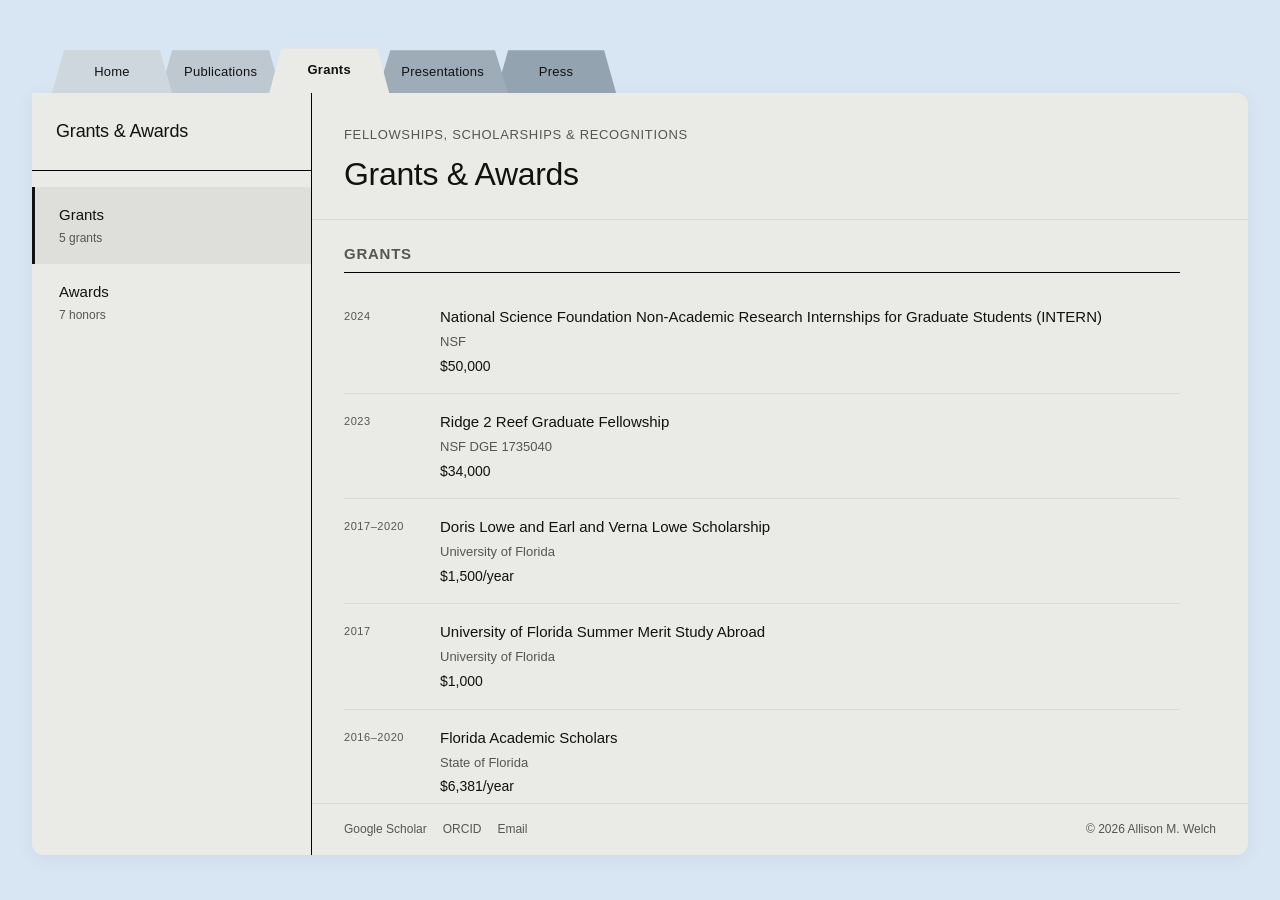
==== grants.html @ 4c58e4c1 "initial launch" ====
<!DOCTYPE html>
<html lang="en">
<head>
    <meta charset="UTF-8">
    <meta name="viewport" content="width=device-width, initial-scale=1.0">
    <title>Grants & Awards — Allison Welch</title>
    <link rel="stylesheet" href="assets/css/style.css?v=5">
</head>
<body>

    <div class="app-window">
        <div class="nav-toggle">
            <span></span>
            <span></span>
            <span></span>
        </div>
        <nav class="mobile-nav">
            <a href="index.html">Home</a>
            <a href="publications.html">Publications</a>
            <a href="grants.html">Grants</a>
            <a href="presentations.html">Presentations</a>
            <a href="press.html">Press</a>
        </nav>

        <div class="tabs-container">
            <a href="index.html" class="tab">Home</a>
            <a href="publications.html" class="tab">Publications</a>
            <a href="grants.html" class="tab">Grants</a>
            <a href="presentations.html" class="tab">Presentations</a>
            <a href="press.html" class="tab">Press</a>
        </div>

        <div class="app-body">
            <!-- Sidebar with subsections -->
            <div class="sidebar">
                <div class="sidebar-header">
                    <div class="sidebar-title">Grants &amp; Awards</div>
                </div>
                <div class="sidebar-nav">
                    <a href="#grants-section" class="sidebar-item selected">
                        <div class="sidebar-item-label">Grants</div>
                        <div class="sidebar-item-meta">5 grants</div>
                    </a>
                    <a href="#awards-section" class="sidebar-item">
                        <div class="sidebar-item-label">Awards</div>
                        <div class="sidebar-item-meta">7 honors</div>
                    </a>
                </div>
            </div>

            <div class="main-content">
                <div class="content-header">
                    <div class="content-meta">Fellowships, scholarships &amp; recognitions</div>
                    <h1 class="content-title">Grants &amp; Awards</h1>
                </div>

                <div class="content-body">
                    <section id="grants-section">
                    <h2 class="subsection-title">Grants</h2>
                    <div class="grants-list">
                        <div class="grant-item">
                            <div class="grant-year">2024</div>
                            <div class="grant-details">
                                <div class="grant-title">National Science Foundation Non-Academic Research Internships for Graduate Students (INTERN)</div>
                                <div class="grant-source">NSF</div>
                                <div class="grant-amount">$50,000</div>
                            </div>
                        </div>
                        <div class="grant-item">
                            <div class="grant-year">2023</div>
                            <div class="grant-details">
                                <div class="grant-title">Ridge 2 Reef Graduate Fellowship</div>
                                <div class="grant-source">NSF DGE 1735040</div>
                                <div class="grant-amount">$34,000</div>
                            </div>
                        </div>
                        <div class="grant-item">
                            <div class="grant-year">2017–2020</div>
                            <div class="grant-details">
                                <div class="grant-title">Doris Lowe and Earl and Verna Lowe Scholarship</div>
                                <div class="grant-source">University of Florida</div>
                                <div class="grant-amount">$1,500/year</div>
                            </div>
                        </div>
                        <div class="grant-item">
                            <div class="grant-year">2017</div>
                            <div class="grant-details">
                                <div class="grant-title">University of Florida Summer Merit Study Abroad</div>
                                <div class="grant-source">University of Florida</div>
                                <div class="grant-amount">$1,000</div>
                            </div>
                        </div>
                        <div class="grant-item">
                            <div class="grant-year">2016–2020</div>
                            <div class="grant-details">
                                <div class="grant-title">Florida Academic Scholars</div>
                                <div class="grant-source">State of Florida</div>
                                <div class="grant-amount">$6,381/year</div>
                            </div>
                        </div>
                    </div>

                    </section>

                    <section id="awards-section">
                    <h2 class="subsection-title">Awards &amp; Honors</h2>
                    <div class="grants-list">
                        <div class="award-item">
                            <div class="award-year">2020</div>
                            <div class="award-name">UF College of Agriculture and Life Sciences (CALS) Honors Award</div>
                        </div>
                        <div class="award-item">
                            <div class="award-year">2017–2020</div>
                            <div class="award-name">Society of Phi Kappa Phi</div>
                        </div>
                        <div class="award-item">
                            <div class="award-year">2017–2020</div>
                            <div class="award-name">Anderson Scholar</div>
                        </div>
                        <div class="award-item">
                            <div class="award-year">2016–2020</div>
                            <div class="award-name">UF Honors Program</div>
                        </div>
                        <div class="award-item">
                            <div class="award-year">2016–2020</div>
                            <div class="award-name">UF Presidents Honor Roll</div>
                        </div>
                        <div class="award-item">
                            <div class="award-year">2016–2020</div>
                            <div class="award-name">UF CALS Dean's List</div>
                        </div>
                        <div class="award-item">
                            <div class="award-year">2016</div>
                            <div class="award-name">International Baccalaureate Diploma Recipient</div>
                        </div>
                    </div>
                    </section>
                </div>

                <footer class="site-footer">
                    <div class="footer-links">
                        <a href="https://scholar.google.com/citations?user=QIWVwkMAAAAJ" target="_blank" rel="noopener">Google Scholar</a>
                        <a href="https://orcid.org/0000-0002-2314-7625" target="_blank" rel="noopener">ORCID</a>
                        <a href="mailto:amwelch3@alaska.edu">Email</a>
                    </div>
                    <p>&copy; 2026 Allison M. Welch</p>
                </footer>
            </div>
        </div>
    </div>

    <script src="assets/js/main.js?v=5"></script>
</body>
</html>
---- assets/css/style.css ----
/* ============================================
   Allison Welch — Portfolio Site
   Design: Industrial filing-cabinet aesthetic
   Color Palette: Matches example HTML exactly
     Canvas:    #EAEAE6
     App frame: #D8E6F3
     Tabs:      5-step gradient #CED7DE → #94A3B0
   ============================================ */

:root {
    /* Core palette — matching example HTML */
    --bg-canvas: #EAEAE6;
    --bg-app-frame: #D8E6F3;
    --text-main: #111111;
    --text-secondary: #555555;
    --border-color: #000000;
    --border-width: 1px;

    /* Tab gradient: lightest (Home) → darkest (Press) */
    --tab-1: #CED7DE;   /* Home */
    --tab-2: #BDC8D1;   /* Publications */
    --tab-3: #ADBAC5;   /* Grants */
    --tab-4: #9EACB8;   /* Presentations */
    --tab-5: #94A3B0;   /* Press */

    /* Spacing */
    --space-xs: 8px;
    --space-s: 16px;
    --space-m: 24px;
    --space-l: 32px;

    /* Radii */
    --radius-tab: 12px;
    --radius-card: 16px;

    /* Typography */
    --font-family: 'Helvetica Neue', Helvetica, Arial, sans-serif;

    /* Transition */
    --transition: 0.2s ease;
}

/* Reset */
*, *::before, *::after {
    box-sizing: border-box;
    margin: 0;
    padding: 0;
}

html {
    scroll-behavior: smooth;
    -webkit-text-size-adjust: 100%;
}

body {
    background-color: var(--bg-app-frame);
    color: var(--text-main);
    font-family: var(--font-family);
    height: 100vh;
    display: flex;
    align-items: center;
    justify-content: center;
    overflow: hidden;
    -webkit-font-smoothing: antialiased;
    -moz-osx-font-smoothing: grayscale;
    line-height: 1.6;
}

img {
    max-width: 100%;
    height: auto;
    display: block;
}

a {
    color: var(--text-main);
    text-decoration: none;
    transition: color var(--transition);
}

a:hover {
    color: var(--text-secondary);
}

h1, h2, h3, h4 {
    font-family: var(--font-family);
    color: var(--text-main);
    line-height: 1.3;
    font-weight: 500;
    letter-spacing: -0.01em;
}

h1 { font-size: 32px; }
h2 { font-size: 22px; }
h3 { font-size: 16px; font-weight: 500; }
h4 { font-size: 14px; font-weight: 500; }

/* ============================================
   APP WINDOW — Filing cabinet container
   ============================================ */

.app-window {
    width: 95vw;
    height: 90vh;
    max-width: 1400px;
    display: flex;
    flex-direction: column;
    position: relative;
}

/* ============================================
   TABS — Angled navigation
   ============================================ */

.tabs-container {
    display: flex;
    align-items: flex-end;
    padding-left: 20px;
    height: 48px;
    position: relative;
    z-index: 10;
}

.tab {
    padding: 12px 24px 10px;
    font-size: 13px;
    font-weight: 500;
    letter-spacing: 0.02em;
    color: var(--text-main);
    background-color: var(--tab-4);
    border-radius: var(--radius-tab) var(--radius-tab) 0 0;
    margin-right: -12px;
    cursor: pointer;
    position: relative;
    box-shadow: -1px 0 0 rgba(0,0,0,0.05);
    transition: transform var(--transition);
    clip-path: polygon(10% 0, 90% 0, 100% 100%, 0% 100%);
    min-width: 120px;
    text-align: center;
    text-decoration: none;
    display: block;
    z-index: 1;
}

/* Individual tab colors: lightest (Home) → darkest (Press) */
.tab:nth-child(1) { background-color: var(--tab-1); z-index: 5; }
.tab:nth-child(2) { background-color: var(--tab-2); z-index: 4; }
.tab:nth-child(3) { background-color: var(--tab-3); z-index: 3; }
.tab:nth-child(4) { background-color: var(--tab-4); z-index: 2; }
.tab:nth-child(5) { background-color: var(--tab-5); z-index: 1; }

.tab.active {
    background-color: var(--bg-canvas);
    color: var(--text-main);
    z-index: 10;
    padding-bottom: 12px;
    font-weight: 600;
}

.tab:hover:not(.active) {
    transform: translateY(-2px);
}

/* ============================================
   APP BODY — Main content area
   ============================================ */

.app-body {
    background-color: var(--bg-canvas);
    flex: 1;
    border-radius: 12px;
    border-top-left-radius: 0;
    position: relative;
    z-index: 5;
    display: flex;
    overflow: hidden;
    box-shadow: 0 4px 20px rgba(0,0,0,0.05);
}

/* ============================================
   SIDEBAR — For pages with subsections
   ============================================ */

.sidebar {
    width: 280px;
    display: flex;
    flex-direction: column;
    border-right: var(--border-width) solid var(--border-color);
    background-color: var(--bg-canvas);
    flex-shrink: 0;
}

.sidebar-header {
    padding: var(--space-m);
    border-bottom: var(--border-width) solid var(--border-color);
    display: flex;
    justify-content: space-between;
    align-items: center;
}

.sidebar-title {
    font-size: 18px;
    font-weight: 500;
    letter-spacing: -0.01em;
}

.sidebar-nav {
    flex: 1;
    overflow-y: auto;
    padding: var(--space-s) 0;
}

.sidebar-item {
    padding: var(--space-s) var(--space-m);
    cursor: pointer;
    border-left: 3px solid transparent;
    transition: background 0.15s;
    display: block;
    text-decoration: none;
    color: var(--text-main);
}

.sidebar-item:hover {
    background-color: rgba(0,0,0,0.03);
    color: var(--text-main);
}

.sidebar-item.selected {
    border-left-color: var(--text-main);
    background-color: rgba(0,0,0,0.05);
}

.sidebar-item-label {
    font-size: 15px;
    font-weight: 500;
    margin-bottom: 2px;
    color: var(--text-main);
}

.sidebar-item-meta {
    font-size: 12px;
    color: var(--text-secondary);
}

/* ============================================
   MAIN CONTENT — Editor-style area
   ============================================ */

.main-content {
    flex: 1;
    display: flex;
    flex-direction: column;
    position: relative;
    background-color: var(--bg-canvas);
    overflow-y: auto;
}

.content-header {
    padding: var(--space-l) var(--space-l) var(--space-m);
    border-bottom: var(--border-width) solid rgba(0,0,0,0.08);
}

.content-meta {
    font-size: 13px;
    color: var(--text-secondary);
    margin-bottom: 8px;
    text-transform: uppercase;
    letter-spacing: 0.05em;
}

.content-title {
    font-size: 32px;
    font-weight: 400;
    color: var(--text-main);
    letter-spacing: -0.01em;
}

.content-body {
    flex: 1;
    min-height: 0;   /* Override flex default so overflow-y can work */
    padding: var(--space-m) var(--space-l) var(--space-l);
    overflow-y: auto;
    max-width: 900px;
}

/* Full-width content body (no sidebar) */
.content-body--wide {
    max-width: 1000px;
    margin: 0 auto;
}

/* ============================================
   SECTION TITLES
   ============================================ */

.section-title {
    font-size: 32px;
    font-weight: 400;
    margin-bottom: 8px;
    color: var(--text-main);
    letter-spacing: -0.01em;
}

.section-subtitle {
    color: var(--text-secondary);
    font-size: 14px;
    margin-bottom: var(--space-m);
}

.subsection-title {
    font-size: 15px;
    font-weight: 600;
    text-transform: uppercase;
    letter-spacing: 0.05em;
    color: var(--text-secondary);
    margin-top: var(--space-l);
    margin-bottom: var(--space-s);
    padding-bottom: var(--space-xs);
    border-bottom: var(--border-width) solid var(--border-color);
}

.subsection-title:first-of-type {
    margin-top: 0;
}

/* ============================================
   TAGS / BADGES
   ============================================ */

.tag {
    display: inline-block;
    font-size: 11px;
    padding: 2px 6px;
    border: 1px solid var(--text-main);
    border-radius: 12px;
    margin-right: 4px;
}

/* ============================================
   BUTTONS
   ============================================ */

.btn {
    display: inline-flex;
    align-items: center;
    gap: 6px;
    padding: 6px 14px;
    font-size: 13px;
    font-weight: 500;
    font-family: var(--font-family);
    cursor: pointer;
    border: var(--border-width) solid var(--border-color);
    border-radius: 6px;
    transition: all var(--transition);
    text-decoration: none;
    color: var(--text-main);
    background-color: transparent;
}

.btn:hover {
    background-color: var(--text-main);
    color: var(--bg-canvas);
}

.btn--small {
    padding: 4px 10px;
    font-size: 12px;
}

.btn--primary {
    background-color: var(--text-main);
    color: var(--bg-canvas);
    border-color: var(--text-main);
}

.btn--primary:hover {
    background-color: var(--text-secondary);
    border-color: var(--text-secondary);
    color: var(--bg-canvas);
}

/* ============================================
   DIVIDERS
   ============================================ */

.divider-h {
    height: 1px;
    background-color: var(--border-color);
    width: 100%;
    margin: var(--space-s) 0;
    opacity: 0.3;
}

/* ============================================
   SCROLLBAR
   ============================================ */

::-webkit-scrollbar {
    width: 6px;
}
::-webkit-scrollbar-track {
    background: transparent;
}
::-webkit-scrollbar-thumb {
    background: #CCC;
    border-radius: 3px;
}
::-webkit-scrollbar-thumb:hover {
    background: #BBB;
}

/* ============================================
   FOOTER (minimal, inside app-body)
   ============================================ */

.site-footer {
    padding: var(--space-s) var(--space-l);
    border-top: var(--border-width) solid rgba(0,0,0,0.08);
    font-size: 12px;
    color: var(--text-secondary);
    display: flex;
    justify-content: space-between;
    align-items: center;
    flex-shrink: 0;
}

.footer-links {
    display: flex;
    gap: var(--space-s);
}

.footer-links a {
    color: var(--text-secondary);
    font-size: 12px;
    transition: color var(--transition);
}

.footer-links a:hover {
    color: var(--text-main);
}

/* ============================================
   HOME PAGE — Hero
   ============================================ */

.hero {
    display: flex;
    gap: var(--space-l);
    align-items: flex-start;
    padding: var(--space-l);
}

.hero-image-wrapper {
    flex-shrink: 0;
}

.hero-image {
    width: 200px;
    height: 200px;
    border-radius: 50%;
    object-fit: cover;
    object-position: center 20%;
    border: var(--border-width) solid var(--border-color);
}

.hero-text {
    flex: 1;
}

.hero-text h1 {
    font-size: 32px;
    font-weight: 400;
    margin-bottom: 4px;
}

.hero-tagline {
    font-size: 14px;
    color: var(--text-secondary);
    font-style: italic;
    margin-bottom: var(--space-s);
}

.hero-bio {
    font-size: 15px;
    color: var(--text-main);
    margin-bottom: var(--space-s);
    line-height: 1.7;
}

.contact-row {
    display: flex;
    gap: var(--space-s);
    margin-top: var(--space-s);
    align-items: center;
}

.contact-row a {
    color: var(--text-secondary);
    transition: color var(--transition);
    display: flex;
    align-items: center;
}

.contact-row a:hover {
    color: var(--text-main);
}

.contact-row svg {
    width: 18px;
    height: 18px;
    flex-shrink: 0;
}

/* Video embed (responsive 16:9) */
.video-embed {
    position: relative;
    width: 100%;
    max-width: 560px;
    padding-bottom: min(315px, 56.25%);
    margin-top: var(--space-s);
    overflow: hidden;
    border: 1px solid var(--border);
}

.video-embed iframe {
    position: absolute;
    top: 0;
    left: 0;
    width: 100%;
    height: 100%;
}

/* ============================================
   PUBLICATIONS PAGE
   ============================================ */

.cv-download-row {
    display: flex;
    gap: 10px;
    margin-bottom: var(--space-m);
    flex-wrap: wrap;
}

.pub-list {
    display: flex;
    flex-direction: column;
    gap: 0;
}

.pub-item {
    display: flex;
    gap: var(--space-s);
    align-items: flex-start;
    padding: var(--space-s) 0;
    border-bottom: 1px solid rgba(0,0,0,0.06);
}

.pub-item:last-child {
    border-bottom: none;
}

.pub-year {
    flex-shrink: 0;
    width: 45px;
    font-size: 11px;
    text-transform: uppercase;
    letter-spacing: 0.05em;
    color: var(--text-secondary);
    padding-top: 3px;
}

.pub-details {
    flex: 1;
}

.pub-title {
    font-weight: 500;
    color: var(--text-main);
    margin-bottom: 3px;
    font-size: 15px;
}

.pub-authors {
    font-size: 13px;
    color: var(--text-secondary);
    margin-bottom: 3px;
}

.pub-authors strong {
    color: var(--text-main);
}

.pub-journal {
    font-size: 13px;
    font-style: italic;
    color: var(--text-secondary);
    margin-bottom: 6px;
}

.pub-links {
    display: flex;
    gap: 6px;
    flex-wrap: wrap;
}

/* ============================================
   PRESENTATIONS PAGE
   ============================================ */

.pres-list {
    display: flex;
    flex-direction: column;
    gap: 0;
}

.pres-item {
    padding: var(--space-s) 0;
    border-bottom: 1px solid rgba(0,0,0,0.06);
    padding-left: var(--space-s);
}

.pres-item:last-child {
    border-bottom: none;
}

.pres-title {
    font-weight: 500;
    color: var(--text-main);
    margin-bottom: 3px;
    font-size: 14px;
}

.pres-authors {
    font-size: 13px;
    color: var(--text-secondary);
    margin-bottom: 2px;
}

.pres-authors strong {
    color: var(--text-main);
}

.pres-venue {
    font-size: 12px;
    color: var(--text-secondary);
    font-style: italic;
}

/* ============================================
   GRANTS PAGE
   ============================================ */

.grants-list {
    display: flex;
    flex-direction: column;
    gap: 0;
}

.grant-item {
    display: flex;
    gap: var(--space-s);
    align-items: flex-start;
    padding: var(--space-s) 0;
    border-bottom: 1px solid rgba(0,0,0,0.06);
}

.grant-item:last-child {
    border-bottom: none;
}

.grant-year {
    flex-shrink: 0;
    width: 80px;
    font-size: 11px;
    text-transform: uppercase;
    letter-spacing: 0.05em;
    color: var(--text-secondary);
    padding-top: 3px;
}

.grant-details {
    flex: 1;
}

.grant-title {
    font-weight: 500;
    color: var(--text-main);
    margin-bottom: 3px;
    font-size: 15px;
}

.grant-source {
    font-size: 13px;
    color: var(--text-secondary);
}

.grant-amount {
    font-size: 14px;
    font-weight: 500;
    color: var(--text-main);
    margin-top: 2px;
}

.award-item {
    display: flex;
    gap: var(--space-s);
    align-items: center;
    padding: 10px 0;
    border-bottom: 1px solid rgba(0,0,0,0.06);
}

.award-item:last-child {
    border-bottom: none;
}

.award-year {
    flex-shrink: 0;
    width: 80px;
    font-size: 11px;
    letter-spacing: 0.05em;
    color: var(--text-secondary);
}

.award-name {
    font-size: 14px;
    color: var(--text-main);
}

/* ============================================
   PRESS PAGE
   ============================================ */

.press-list {
    display: flex;
    flex-direction: column;
    gap: 0;
}

.press-item {
    padding: var(--space-s) 0;
    border-bottom: 1px solid rgba(0,0,0,0.06);
}

.press-item:last-child {
    border-bottom: none;
}

.press-item h3 {
    font-size: 15px;
    font-weight: 500;
    margin-bottom: 3px;
}

.press-source {
    font-size: 13px;
    color: var(--text-secondary);
    margin-bottom: 4px;
}

.press-description {
    font-size: 13px;
    color: var(--text-secondary);
    margin-bottom: 4px;
    line-height: 1.5;
    max-width: 75ch;
}

.press-date {
    font-size: 11px;
    color: var(--text-secondary);
    text-transform: uppercase;
    letter-spacing: 0.05em;
    margin-bottom: 8px;
}

/* ============================================
   RESOURCES PAGE
   ============================================ */

.resources-section {
    margin-bottom: var(--space-l);
}

.resources-section h3 {
    font-size: 14px;
    font-weight: 600;
    text-transform: uppercase;
    letter-spacing: 0.05em;
    color: var(--text-secondary);
    margin-bottom: var(--space-s);
    padding-bottom: var(--space-xs);
    border-bottom: var(--border-width) solid rgba(0,0,0,0.1);
}

.resource-item {
    padding: 10px 0;
    border-bottom: 1px solid rgba(0,0,0,0.04);
    display: flex;
    justify-content: space-between;
    align-items: center;
}

.resource-item:last-child {
    border-bottom: none;
}

.resource-item a {
    font-size: 14px;
    color: var(--text-main);
    display: flex;
    align-items: center;
    gap: 6px;
    flex: 1;
}

.resource-item a:hover {
    color: var(--text-secondary);
}

.resource-arrow {
    font-size: 12px;
    color: var(--text-secondary);
    transition: transform var(--transition);
}

.resource-item:hover .resource-arrow {
    transform: translateX(3px);
}

/* ============================================
   PHOTOGRAPHY PAGE
   ============================================ */

.photo-grid {
    display: grid;
    grid-template-columns: repeat(auto-fill, minmax(200px, 1fr));
    gap: 2px;
}

.photo-item {
    aspect-ratio: 4/3;
    overflow: hidden;
    cursor: pointer;
    position: relative;
    background-color: var(--tab-5);
}

.photo-item img {
    width: 100%;
    height: 100%;
    object-fit: cover;
    transition: transform 0.3s ease;
}

.photo-item:hover img {
    transform: scale(1.03);
}

.photo-caption {
    position: absolute;
    bottom: 0;
    left: 0;
    right: 0;
    padding: 8px 12px;
    background: linear-gradient(transparent, rgba(17, 17, 17, 0.7));
    color: var(--bg-canvas);
    font-size: 12px;
    opacity: 0;
    transition: opacity 0.3s ease;
}

.photo-item:hover .photo-caption {
    opacity: 1;
}

.photo-placeholder {
    display: flex;
    align-items: center;
    justify-content: center;
    background: linear-gradient(135deg, var(--tab-5), var(--tab-3));
    color: var(--bg-canvas);
    font-size: 13px;
    text-align: center;
    padding: var(--space-s);
}

/* Lightbox */
.lightbox {
    display: none;
    position: fixed;
    inset: 0;
    background: rgba(17, 17, 17, 0.92);
    z-index: 2000;
    align-items: center;
    justify-content: center;
    cursor: pointer;
}

.lightbox.active {
    display: flex;
}

.lightbox img {
    max-width: 90vw;
    max-height: 90vh;
    border-radius: 4px;
}

/* ============================================
   BLOG PAGE
   ============================================ */

.blog-list {
    display: flex;
    flex-direction: column;
    gap: 0;
}

.blog-post-card {
    padding: var(--space-s) 0;
    border-bottom: 1px solid rgba(0,0,0,0.06);
}

.blog-post-card:last-child {
    border-bottom: none;
}

.blog-date {
    font-size: 11px;
    color: var(--text-secondary);
    text-transform: uppercase;
    letter-spacing: 0.05em;
    margin-bottom: 4px;
}

.blog-post-card h3 {
    font-size: 16px;
    font-weight: 500;
    margin-bottom: 6px;
}

.blog-post-card h3 a {
    color: var(--text-main);
}

.blog-post-card h3 a:hover {
    color: var(--text-secondary);
}

.blog-excerpt {
    color: var(--text-secondary);
    font-size: 14px;
    line-height: 1.6;
    margin-bottom: 8px;
    display: -webkit-box;
    -webkit-line-clamp: 3;
    -webkit-box-orient: vertical;
    overflow: hidden;
}

.blog-read-more {
    font-weight: 500;
    font-size: 13px;
    color: var(--text-main);
}

.blog-read-more:hover {
    color: var(--text-secondary);
}

/* Blog post full page */
.blog-post-full .content-body {
    max-width: 720px;
}

.blog-body {
    font-size: 16px;
    line-height: 1.8;
    color: var(--text-main);
}

.blog-body p {
    margin-bottom: 1.5em;
}

.blog-body h2 {
    margin-top: 2em;
    margin-bottom: 0.75em;
}

.blog-back {
    display: inline-block;
    margin-top: var(--space-l);
    padding-top: var(--space-s);
    border-top: 1px solid rgba(0,0,0,0.1);
    font-size: 13px;
}

/* ============================================
   UPDATE NOTE
   ============================================ */

.update-note {
    margin-top: var(--space-l);
    padding: var(--space-s);
    border-left: 3px solid var(--text-secondary);
    font-size: 13px;
    color: var(--text-secondary);
    line-height: 1.6;
}

.update-note a {
    font-weight: 500;
    color: var(--text-main);
}

/* ============================================
   MOBILE HAMBURGER
   ============================================ */

.nav-toggle {
    display: none;
    flex-direction: column;
    cursor: pointer;
    gap: 5px;
    padding: 8px;
    position: absolute;
    top: 12px;
    right: 16px;
    z-index: 100;
    background: var(--bg-canvas);
    border-radius: 6px;
    border: var(--border-width) solid var(--border-color);
}

.nav-toggle span {
    width: 20px;
    height: 2px;
    background-color: var(--text-main);
    transition: all var(--transition);
    border-radius: 2px;
}

.nav-toggle.active span:nth-child(1) {
    transform: rotate(45deg) translate(5px, 5px);
}

.nav-toggle.active span:nth-child(2) {
    opacity: 0;
}

.nav-toggle.active span:nth-child(3) {
    transform: rotate(-45deg) translate(5px, -5px);
}

/* ============================================
   MOBILE NAVIGATION DROPDOWN
   ============================================ */

.mobile-nav {
    display: none;
    position: absolute;
    top: 48px;
    right: 16px;
    background: var(--bg-canvas);
    border: var(--border-width) solid var(--border-color);
    border-radius: 8px;
    z-index: 99;
    box-shadow: 0 4px 20px rgba(0,0,0,0.15);
    min-width: 180px;
}

.mobile-nav.active {
    display: block;
}

.mobile-nav a {
    display: block;
    padding: 10px 16px;
    font-size: 14px;
    color: var(--text-main);
    border-bottom: 1px solid rgba(0,0,0,0.06);
}

.mobile-nav a:last-child {
    border-bottom: none;
}

.mobile-nav a:hover,
.mobile-nav a.active {
    background-color: rgba(0,0,0,0.04);
}

/* ============================================
   RESPONSIVE DESIGN
   ============================================ */

@media (max-width: 900px) {
    body {
        height: auto;
        min-height: 100vh;
        overflow: auto;
        align-items: flex-start;
        padding: var(--space-s);
    }

    .app-window {
        width: 100%;
        height: auto;
        min-height: calc(100vh - 32px);
    }

    .tabs-container {
        flex-wrap: wrap;
        height: auto;
        padding: 0 8px;
        gap: 2px;
    }

    .tab {
        min-width: 90px;
        padding: 8px 16px 6px;
        font-size: 11px;
        clip-path: none;
        border-radius: 8px 8px 0 0;
        margin-right: 2px;
    }

    .app-body {
        flex-direction: column;
        border-radius: 8px;
    }

    .sidebar {
        width: 100%;
        border-right: none;
        border-bottom: var(--border-width) solid var(--border-color);
        max-height: 200px;
        overflow-y: auto;
    }

    .hero {
        flex-direction: column;
        align-items: center;
        text-align: center;
        padding: var(--space-m);
    }

    .contact-row {
        justify-content: center;
    }

    .content-body {
        padding: var(--space-s);
    }

    .content-header {
        padding: var(--space-m) var(--space-s) var(--space-s);
    }

    .content-title {
        font-size: 24px;
    }
}

@media (max-width: 768px) {
    .tabs-container {
        display: none;
    }

    .nav-toggle {
        display: flex;
    }

    .app-body {
        border-radius: 12px;
        flex-direction: column;
    }

    .sidebar {
        width: 100%;
        max-height: 160px;
    }

    .photo-grid {
        grid-template-columns: repeat(auto-fill, minmax(150px, 1fr));
    }

    .pub-item {
        flex-direction: column;
        gap: 4px;
    }

    .pub-year {
        width: auto;
    }

    .grant-item {
        flex-direction: column;
        gap: 4px;
    }

    .grant-year {
        width: auto;
    }

    .cv-download-row {
        flex-direction: column;
    }

    .site-footer {
        flex-direction: column;
        gap: 8px;
        text-align: center;
    }

    .footer-links {
        flex-wrap: wrap;
        justify-content: center;
    }
}

@media (max-width: 480px) {
    body {
        padding: var(--space-xs);
    }

    .hero-image {
        width: 150px;
        height: 150px;
    }

    .content-title {
        font-size: 22px;
    }

    h1 { font-size: 22px; }
    h2 { font-size: 18px; }
}

/* iOS Safari specific fixes */
@supports (-webkit-touch-callout: none) {
    body {
        min-height: -webkit-fill-available;
    }
}

/* Print styles */
@media print {
    body {
        background: white;
        height: auto;
        overflow: visible;
    }

    .tabs-container, .nav-toggle, .mobile-nav, .site-footer {
        display: none;
    }

    .app-window {
        width: 100%;
        height: auto;
    }

    .app-body {
        box-shadow: none;
    }
}
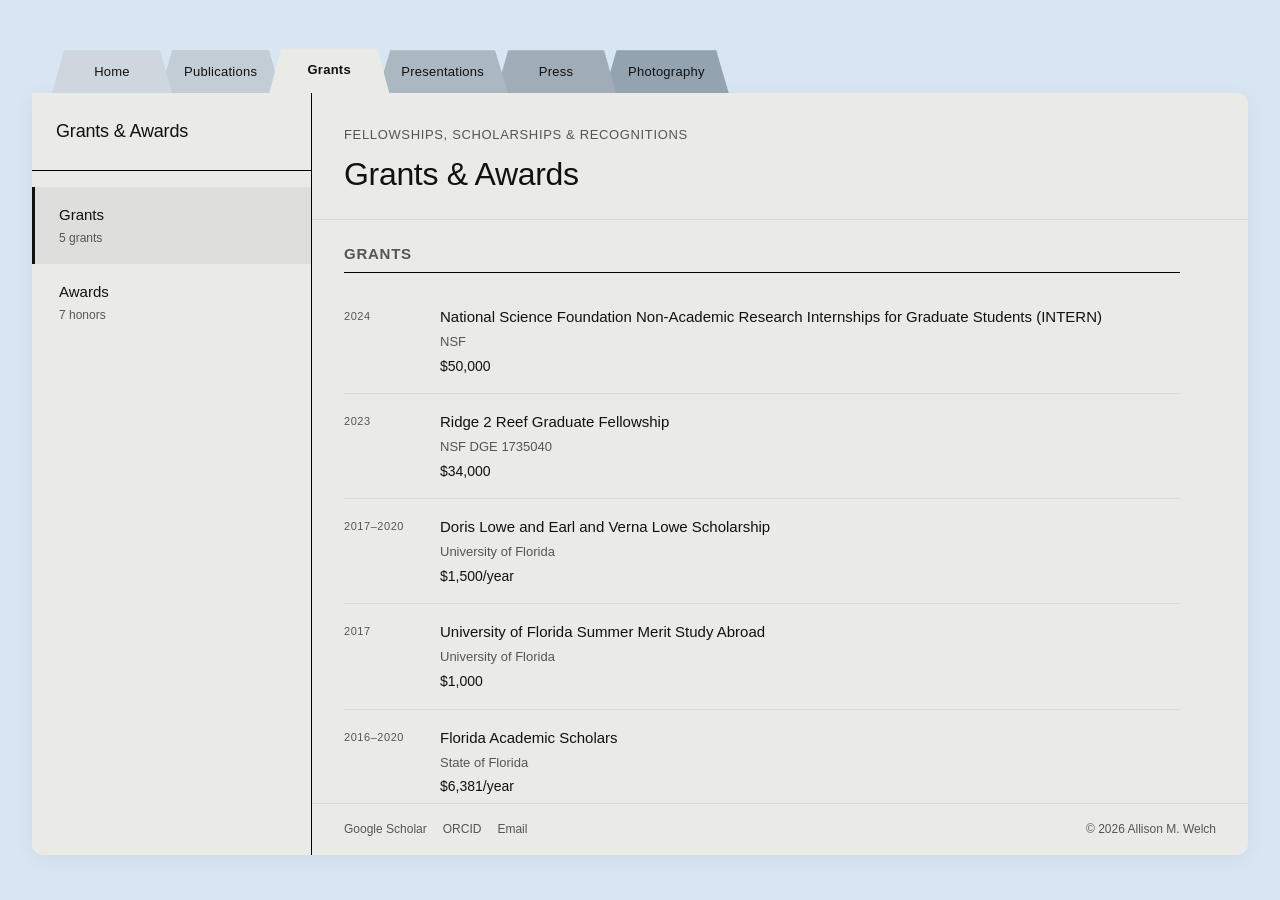
==== commit 95b10186: "photography tab" ====
--- a/grants.html
+++ b/grants.html
@@ -4,7 +4,9 @@
     <meta charset="UTF-8">
     <meta name="viewport" content="width=device-width, initial-scale=1.0">
     <title>Grants & Awards — Allison Welch</title>
-    <link rel="stylesheet" href="assets/css/style.css?v=5">
+    <meta name="description" content="Allison Welch, PhD | Climate Change Researcher — research grants, fellowships, and awards.">
+    <meta name="robots" content="noindex">
+    <link rel="stylesheet" href="assets/css/style.css?v=6">
 </head>
 <body>
 
@@ -20,14 +22,16 @@
             <a href="grants.html">Grants</a>
             <a href="presentations.html">Presentations</a>
             <a href="press.html">Press</a>
+            <a href="photography.html">Photography</a>
         </nav>
 
         <div class="tabs-container">
             <a href="index.html" class="tab">Home</a>
             <a href="publications.html" class="tab">Publications</a>
-            <a href="grants.html" class="tab">Grants</a>
+            <a href="grants.html" class="tab active">Grants</a>
             <a href="presentations.html" class="tab">Presentations</a>
             <a href="press.html" class="tab">Press</a>
+            <a href="photography.html" class="tab">Photography</a>
         </div>
 
         <div class="app-body">
@@ -149,6 +153,6 @@
         </div>
     </div>
 
-    <script src="assets/js/main.js?v=5"></script>
+    <script src="assets/js/main.js?v=6"></script>
 </body>
 </html>
--- a/assets/css/style.css
+++ b/assets/css/style.css
@@ -16,12 +16,13 @@
     --border-color: #000000;
     --border-width: 1px;
 
-    /* Tab gradient: lightest (Home) → darkest (Press) */
+    /* Tab gradient: lightest (Home) → darkest (Photography) */
     --tab-1: #CED7DE;   /* Home */
-    --tab-2: #BDC8D1;   /* Publications */
-    --tab-3: #ADBAC5;   /* Grants */
-    --tab-4: #9EACB8;   /* Presentations */
-    --tab-5: #94A3B0;   /* Press */
+    --tab-2: #C2CDD5;   /* Publications */
+    --tab-3: #B7C2CC;   /* Grants */
+    --tab-4: #ABB8C2;   /* Presentations */
+    --tab-5: #A0ADB9;   /* Press */
+    --tab-6: #94A3B0;   /* Photography */
 
     /* Spacing */
     --space-xs: 8px;
@@ -142,12 +143,13 @@
     z-index: 1;
 }
 
-/* Individual tab colors: lightest (Home) → darkest (Press) */
-.tab:nth-child(1) { background-color: var(--tab-1); z-index: 5; }
-.tab:nth-child(2) { background-color: var(--tab-2); z-index: 4; }
-.tab:nth-child(3) { background-color: var(--tab-3); z-index: 3; }
-.tab:nth-child(4) { background-color: var(--tab-4); z-index: 2; }
-.tab:nth-child(5) { background-color: var(--tab-5); z-index: 1; }
+/* Individual tab colors: lightest (Home) → darkest (Photography) */
+.tab:nth-child(1) { background-color: var(--tab-1); z-index: 6; }
+.tab:nth-child(2) { background-color: var(--tab-2); z-index: 5; }
+.tab:nth-child(3) { background-color: var(--tab-3); z-index: 4; }
+.tab:nth-child(4) { background-color: var(--tab-4); z-index: 3; }
+.tab:nth-child(5) { background-color: var(--tab-5); z-index: 2; }
+.tab:nth-child(6) { background-color: var(--tab-6); z-index: 1; }
 
 .tab.active {
     background-color: var(--bg-canvas);
@@ -831,57 +833,61 @@
    PHOTOGRAPHY PAGE
    ============================================ */
 
-.photo-grid {
-    display: grid;
-    grid-template-columns: repeat(auto-fill, minmax(200px, 1fr));
-    gap: 2px;
+/* Tumblr-style 2-column masonry feed */
+.photo-feed-header {
+    padding: var(--space-m) var(--space-l);
+    border-bottom: var(--border-width) solid var(--border-color);
+}
+
+.photo-feed-header p {
+    font-size: 14px;
+    color: var(--text-secondary);
+    /*font-style: italic;*/
+    margin-top: 6px;
+}
+
+.photo-columns {
+    display: flex;
+    gap: 12px;
+    padding: var(--space-m) var(--space-l);
+    align-items: flex-start;
+}
+
+.photo-col {
+    flex: 1;
+    display: flex;
+    flex-direction: column;
+    gap: 12px;
 }
 
 .photo-item {
-    aspect-ratio: 4/3;
     overflow: hidden;
     cursor: pointer;
     position: relative;
-    background-color: var(--tab-5);
+    background-color: var(--tab-6);
 }
 
 .photo-item img {
     width: 100%;
-    height: 100%;
-    object-fit: cover;
-    transition: transform 0.3s ease;
+    height: auto;
+    display: block;
+    transition: opacity 0.2s ease;
 }
 
 .photo-item:hover img {
-    transform: scale(1.03);
-}
-
-.photo-caption {
-    position: absolute;
-    bottom: 0;
-    left: 0;
-    right: 0;
-    padding: 8px 12px;
-    background: linear-gradient(transparent, rgba(17, 17, 17, 0.7));
-    color: var(--bg-canvas);
-    font-size: 12px;
-    opacity: 0;
-    transition: opacity 0.3s ease;
-}
-
-.photo-item:hover .photo-caption {
-    opacity: 1;
+    opacity: 0.92;
 }
 
 .photo-placeholder {
     display: flex;
     align-items: center;
     justify-content: center;
-    background: linear-gradient(135deg, var(--tab-5), var(--tab-3));
+    background: linear-gradient(135deg, var(--tab-6), var(--tab-3));
     color: var(--bg-canvas);
     font-size: 13px;
     text-align: center;
     padding: var(--space-s);
+    aspect-ratio: 4/3;
 }
 
 /* Lightbox */
@@ -1182,8 +1188,13 @@
         max-height: 160px;
     }
 
-    .photo-grid {
-        grid-template-columns: repeat(auto-fill, minmax(150px, 1fr));
+    .photo-columns {
+        flex-direction: column;
+        padding: var(--space-s);
+    }
+
+    .photo-col {
+        width: 100%;
     }
 
     .pub-item {
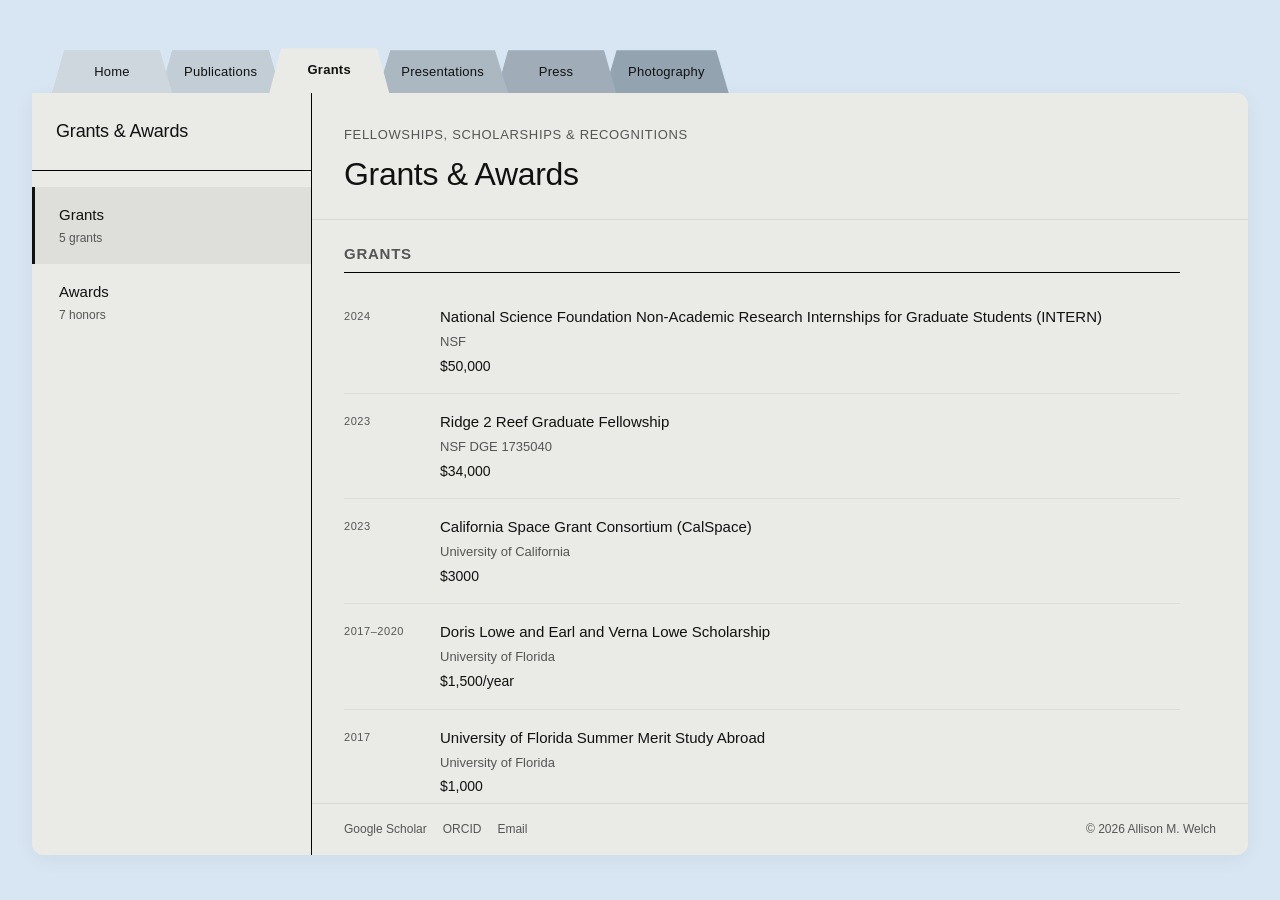
==== commit 02ff3a82: "CalSpace grant" ====
--- a/grants.html
+++ b/grants.html
@@ -79,6 +79,14 @@
                             </div>
                         </div>
                         <div class="grant-item">
+                            <div class="grant-year">2023</div>
+                            <div class="grant-details">
+                                <div class="grant-title">California Space Grant Consortium (CalSpace)</div>
+                                <div class="grant-source">University of California</div>
+                                <div class="grant-amount">$3000</div>
+                            </div>
+                        </div>
+                        <div class="grant-item">
                             <div class="grant-year">2017–2020</div>
                             <div class="grant-details">
                                 <div class="grant-title">Doris Lowe and Earl and Verna Lowe Scholarship</div>
--- a/assets/css/style.css
+++ b/assets/css/style.css
@@ -249,6 +249,7 @@
    ============================================ */
 
 .main-content {
+    position: relative;
     flex: 1;
     display: flex;
     flex-direction: column;
@@ -260,6 +261,29 @@
 .content-header {
     padding: var(--space-l) var(--space-l) var(--space-m);
     border-bottom: var(--border-width) solid rgba(0,0,0,0.08);
+}
+
+.metrics-table {
+    position: absolute;
+    top: var(--space-l);
+    right: var(--space-l);
+    border-collapse: collapse;
+    text-align: center;
+    color: var(--text-secondary);
+}
+
+.metrics-table td {
+    font-size: 10px;
+    color: var(--text-secondary);
+    padding: 0 8px;
+    border: none;
+}
+
+.metrics-table tr:first-child td {
+    font-size: 9px;
+    text-transform: uppercase;
+    letter-spacing: 0.05em;
+    padding-bottom: 1px;
 }
 
 .content-meta {
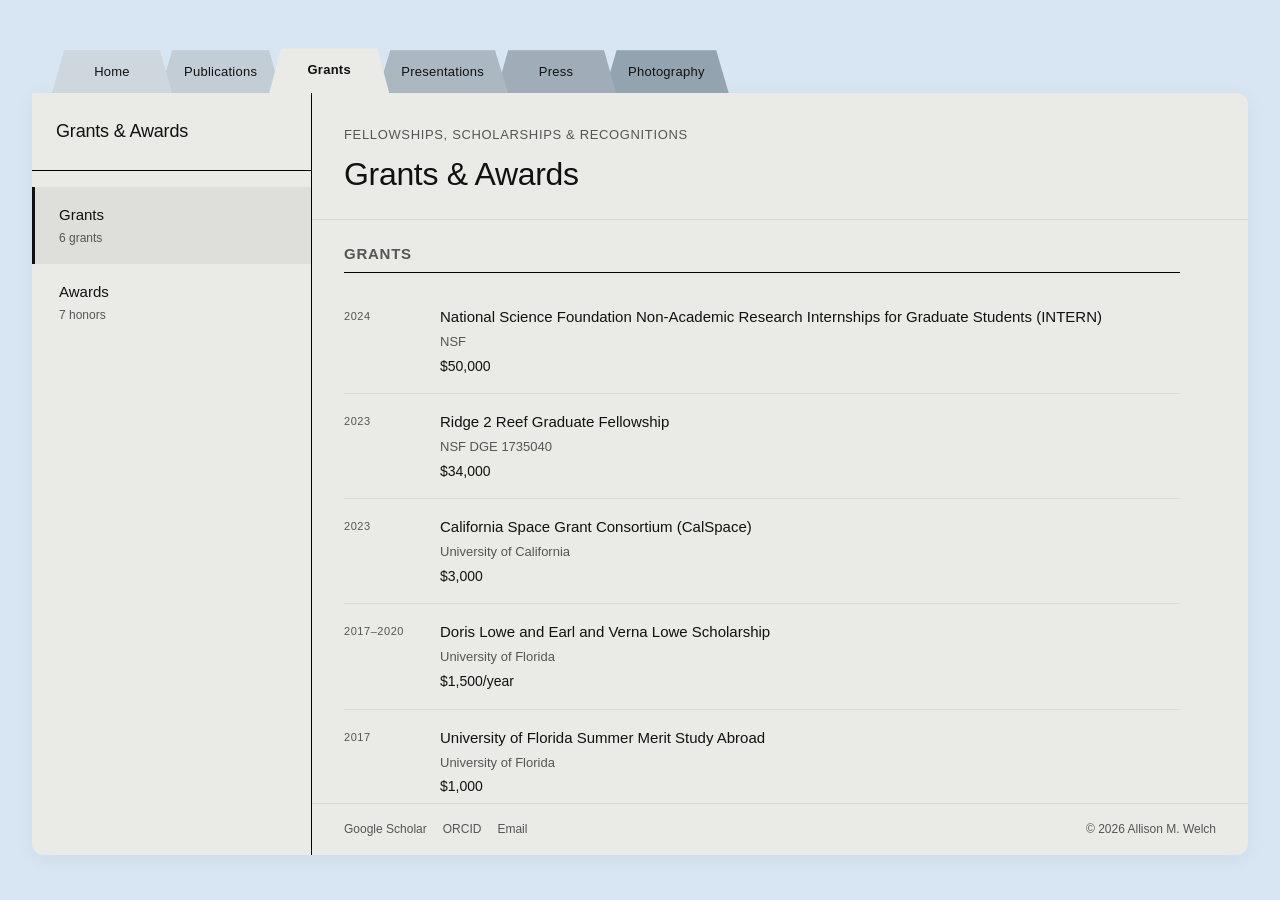
==== commit 1707233f: "update grants counter sidebar" ====
--- a/grants.html
+++ b/grants.html
@@ -43,11 +43,11 @@
                 <div class="sidebar-nav">
                     <a href="#grants-section" class="sidebar-item selected">
                         <div class="sidebar-item-label">Grants</div>
-                        <div class="sidebar-item-meta">5 grants</div>
+                        <div class="sidebar-item-meta" data-count-selector=".grant-item" data-count-label="grant">5 grants</div>
                     </a>
                     <a href="#awards-section" class="sidebar-item">
                         <div class="sidebar-item-label">Awards</div>
-                        <div class="sidebar-item-meta">7 honors</div>
+                        <div class="sidebar-item-meta" data-count-selector=".award-item" data-count-label="honor">7 honors</div>
                     </a>
                 </div>
             </div>
@@ -83,7 +83,7 @@
                             <div class="grant-details">
                                 <div class="grant-title">California Space Grant Consortium (CalSpace)</div>
                                 <div class="grant-source">University of California</div>
-                                <div class="grant-amount">$3000</div>
+                                <div class="grant-amount">$3,000</div>
                             </div>
                         </div>
                         <div class="grant-item">
